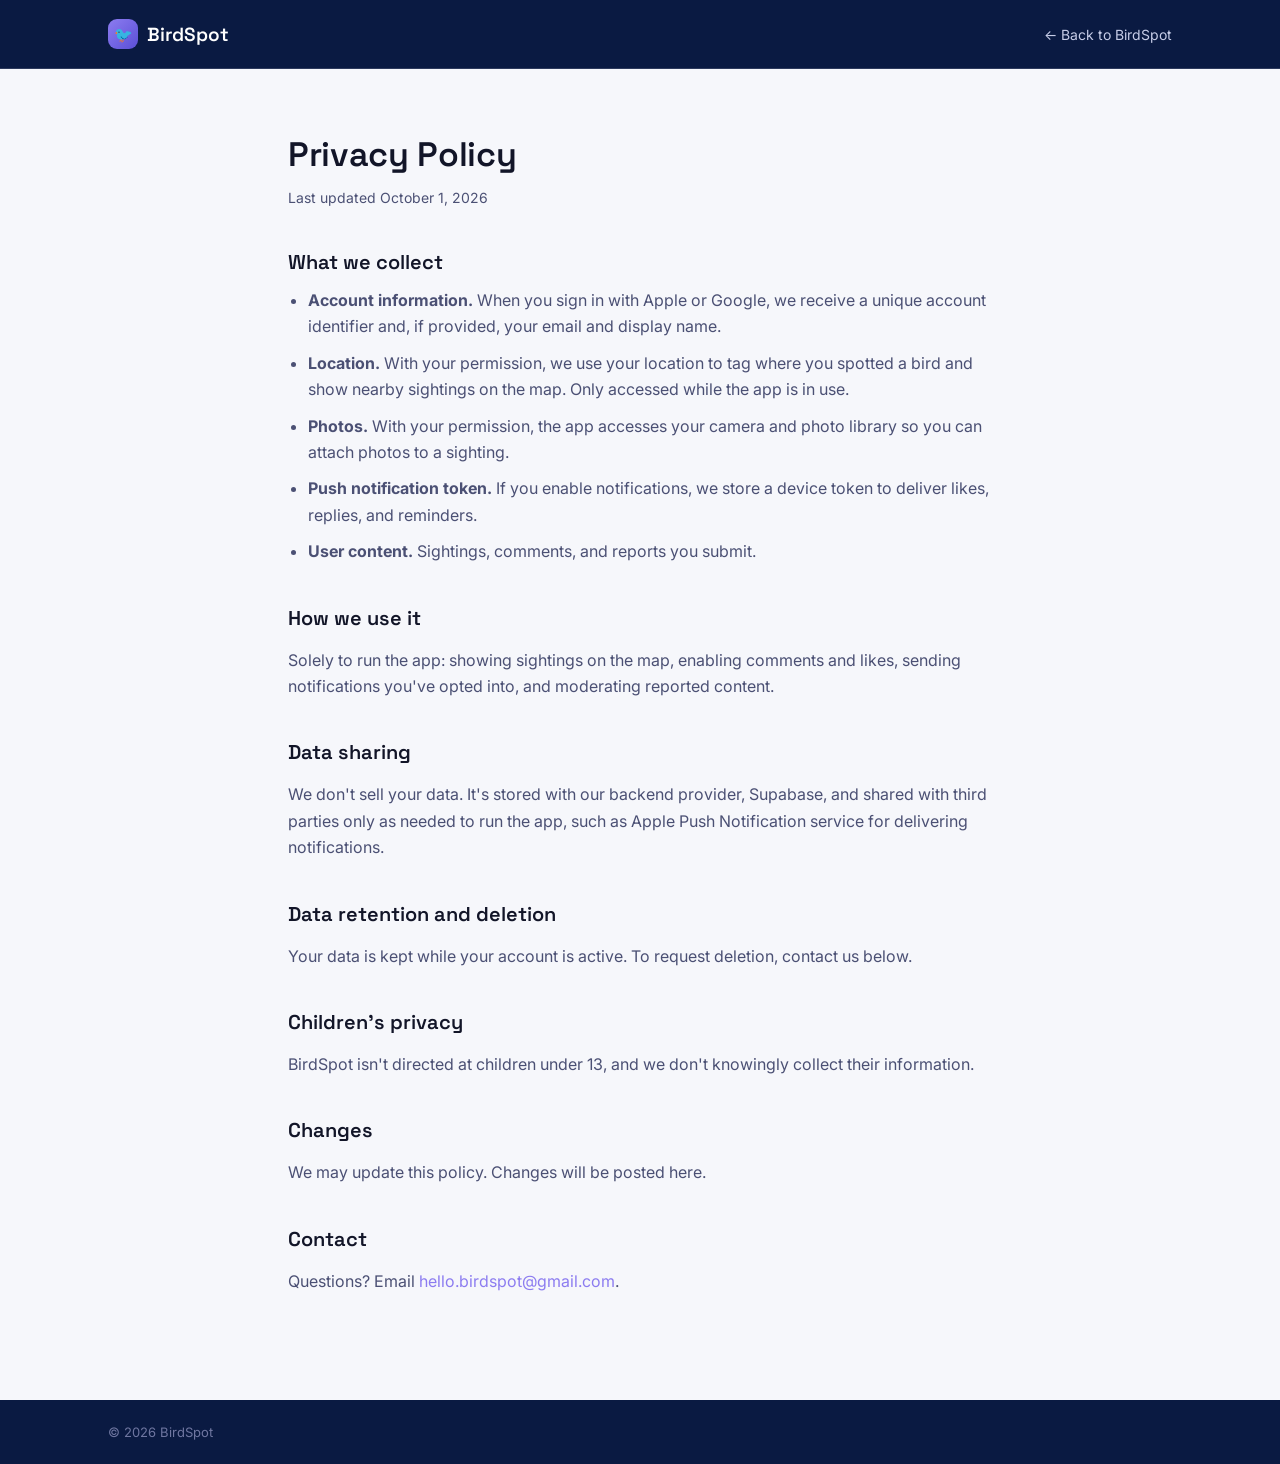
==== privacy.html @ 6f942dae "Add files via upload" ====
<!DOCTYPE html>
<html lang="en">
<head>
<meta charset="utf-8">
<meta name="viewport" content="width=device-width, initial-scale=1">
<title>Privacy Policy — BirdSpot</title>
<link rel="preconnect" href="https://fonts.googleapis.com">
<link rel="preconnect" href="https://fonts.gstatic.com" crossorigin>
<link href="https://fonts.googleapis.com/css2?family=Space+Grotesk:wght@500;600;700&family=Inter:wght@400;500;600;700&display=swap" rel="stylesheet">
<style>
  :root {
    --navy-900: #0A1A42; --navy-700: #15296B; --periwinkle: #8C7CF0;
    --periwinkle-light: #B6ABF5; --paper: #F6F7FB; --ink: #121528; --ink-soft: #4B5074;
    --line: rgba(255,255,255,0.14);
  }
  * { box-sizing: border-box; }
  body { margin: 0; font-family: 'Inter', -apple-system, sans-serif; color: var(--ink); background: var(--paper); -webkit-font-smoothing: antialiased; }
  h1, h2, .wordmark { font-family: 'Space Grotesk', sans-serif; font-weight: 600; margin: 0; }
  a { color: var(--periwinkle); text-decoration: none; }
  a:hover { text-decoration: underline; }
  .wrap { max-width: 760px; margin: 0 auto; padding: 0 28px; }
  nav { background: var(--navy-900); border-bottom: 1px solid var(--line); }
  nav .wrap { max-width: 1120px; display: flex; align-items: center; justify-content: space-between; height: 68px; }
  .wordmark { color: #fff; font-size: 19px; display: flex; align-items: center; gap: 9px; }
  .wordmark .mark { width: 30px; height: 30px; border-radius: 9px; background: linear-gradient(135deg, var(--periwinkle), #5B4FD6); display: flex; align-items: center; justify-content: center; font-size: 15px; }
  .back { color: #C7CDE8; font-size: 14px; }
  main { padding: 64px 0 90px; }
  h1 { font-size: 34px; letter-spacing: -0.01em; }
  .updated { color: var(--ink-soft); font-size: 14px; margin-top: 10px; }
  h2 { font-size: 20px; margin-top: 40px; margin-bottom: 12px; color: var(--ink); }
  p, li { font-size: 16px; line-height: 1.65; color: var(--ink-soft); }
  ul { padding-left: 20px; margin: 0; }
  li { margin-bottom: 10px; }
  footer { background: var(--navy-900); padding: 24px 0; }
  footer .wrap { max-width: 1120px; font-size: 13px; color: #6F76A0; }
</style>
</head>
<body>

<nav>
  <div class="wrap">
    <a class="wordmark" href="index.html"><span class="mark">🐦</span>BirdSpot</a>
    <a class="back" href="index.html">← Back to BirdSpot</a>
  </div>
</nav>

<main>
  <div class="wrap">
    <h1>Privacy Policy</h1>
    <p class="updated">Last updated October 1, 2026</p>

    <h2>What we collect</h2>
    <ul>
      <li><strong>Account information.</strong> When you sign in with Apple or Google, we receive a unique account identifier and, if provided, your email and display name.</li>
      <li><strong>Location.</strong> With your permission, we use your location to tag where you spotted a bird and show nearby sightings on the map. Only accessed while the app is in use.</li>
      <li><strong>Photos.</strong> With your permission, the app accesses your camera and photo library so you can attach photos to a sighting.</li>
      <li><strong>Push notification token.</strong> If you enable notifications, we store a device token to deliver likes, replies, and reminders.</li>
      <li><strong>User content.</strong> Sightings, comments, and reports you submit.</li>
    </ul>

    <h2>How we use it</h2>
    <p>Solely to run the app: showing sightings on the map, enabling comments and likes, sending notifications you've opted into, and moderating reported content.</p>

    <h2>Data sharing</h2>
    <p>We don't sell your data. It's stored with our backend provider, Supabase, and shared with third parties only as needed to run the app, such as Apple Push Notification service for delivering notifications.</p>

    <h2>Data retention and deletion</h2>
    <p>Your data is kept while your account is active. To request deletion, contact us below.</p>

    <h2>Children's privacy</h2>
    <p>BirdSpot isn't directed at children under 13, and we don't knowingly collect their information.</p>

    <h2>Changes</h2>
    <p>We may update this policy. Changes will be posted here.</p>

    <h2>Contact</h2>
    <p>Questions? Email <a href="mailto:hello.birdspot@gmail.com">hello.birdspot@gmail.com</a>.</p>
  </div>
</main>

<footer><div class="wrap">© 2026 BirdSpot</div></footer>

</body>
</html>
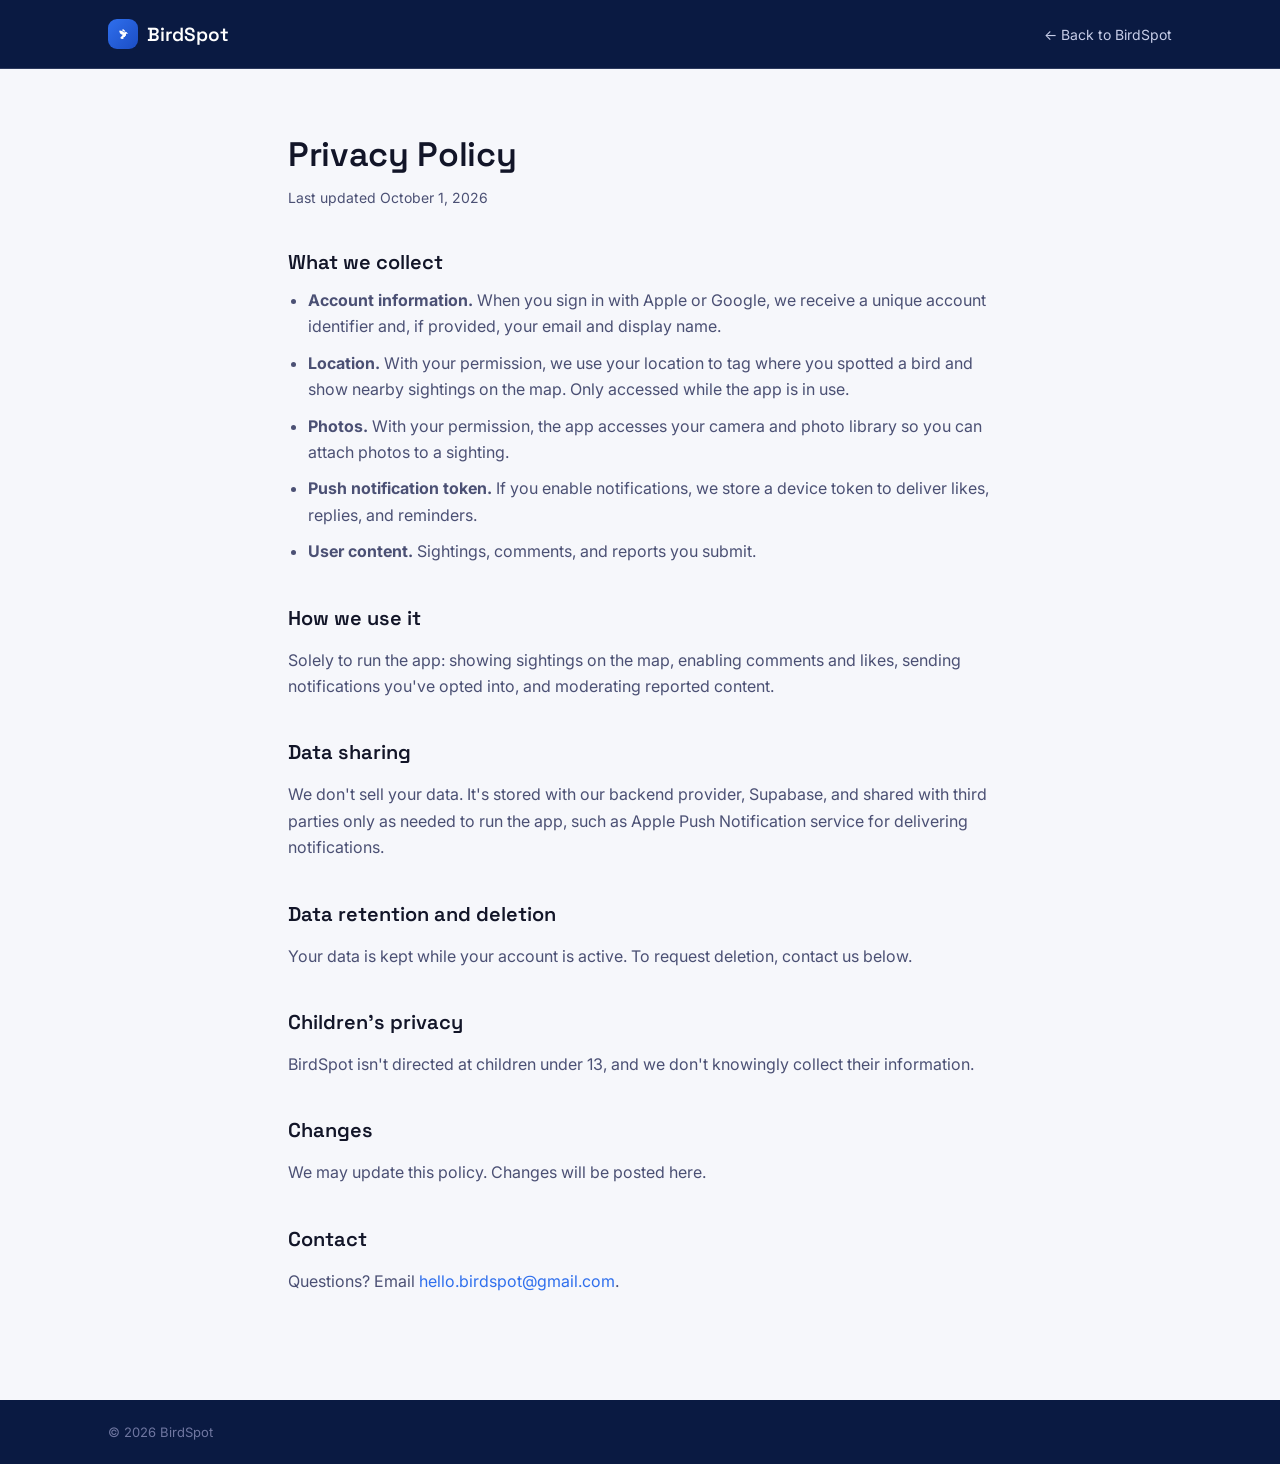
==== commit 906d6eac: "Update privacy.html" ====
--- a/privacy.html
+++ b/privacy.html
@@ -9,20 +9,20 @@
 <link href="https://fonts.googleapis.com/css2?family=Space+Grotesk:wght@500;600;700&family=Inter:wght@400;500;600;700&display=swap" rel="stylesheet">
 <style>
   :root {
-    --navy-900: #0A1A42; --navy-700: #15296B; --periwinkle: #8C7CF0;
-    --periwinkle-light: #B6ABF5; --paper: #F6F7FB; --ink: #121528; --ink-soft: #4B5074;
+    --navy-900: #0A1A42; --navy-700: #15296B; --blue: #2F6FED;
+    --blue-light: #7FA8FF; --paper: #F6F7FB; --ink: #121528; --ink-soft: #4B5074;
     --line: rgba(255,255,255,0.14);
   }
   * { box-sizing: border-box; }
   body { margin: 0; font-family: 'Inter', -apple-system, sans-serif; color: var(--ink); background: var(--paper); -webkit-font-smoothing: antialiased; }
   h1, h2, .wordmark { font-family: 'Space Grotesk', sans-serif; font-weight: 600; margin: 0; }
-  a { color: var(--periwinkle); text-decoration: none; }
+  a { color: var(--blue); text-decoration: none; }
   a:hover { text-decoration: underline; }
   .wrap { max-width: 760px; margin: 0 auto; padding: 0 28px; }
   nav { background: var(--navy-900); border-bottom: 1px solid var(--line); }
   nav .wrap { max-width: 1120px; display: flex; align-items: center; justify-content: space-between; height: 68px; }
   .wordmark { color: #fff; font-size: 19px; display: flex; align-items: center; gap: 9px; }
-  .wordmark .mark { width: 30px; height: 30px; border-radius: 9px; background: linear-gradient(135deg, var(--periwinkle), #5B4FD6); display: flex; align-items: center; justify-content: center; font-size: 15px; }
+  .wordmark .mark { width: 30px; height: 30px; border-radius: 9px; background: linear-gradient(135deg, var(--blue), #1B4DC4); display: flex; align-items: center; justify-content: center; font-size: 15px; }
   .back { color: #C7CDE8; font-size: 14px; }
   main { padding: 64px 0 90px; }
   h1 { font-size: 34px; letter-spacing: -0.01em; }
@@ -39,7 +39,7 @@
 
 <nav>
   <div class="wrap">
-    <a class="wordmark" href="index.html"><span class="mark">🐦</span>BirdSpot</a>
+    <a class="wordmark" href="index.html"><span class="mark"><img src="bird-mark.png" alt="" style="width:100%;height:100%;object-fit:contain;padding:6px;"></span>BirdSpot</a>
     <a class="back" href="index.html">← Back to BirdSpot</a>
   </div>
 </nav>
